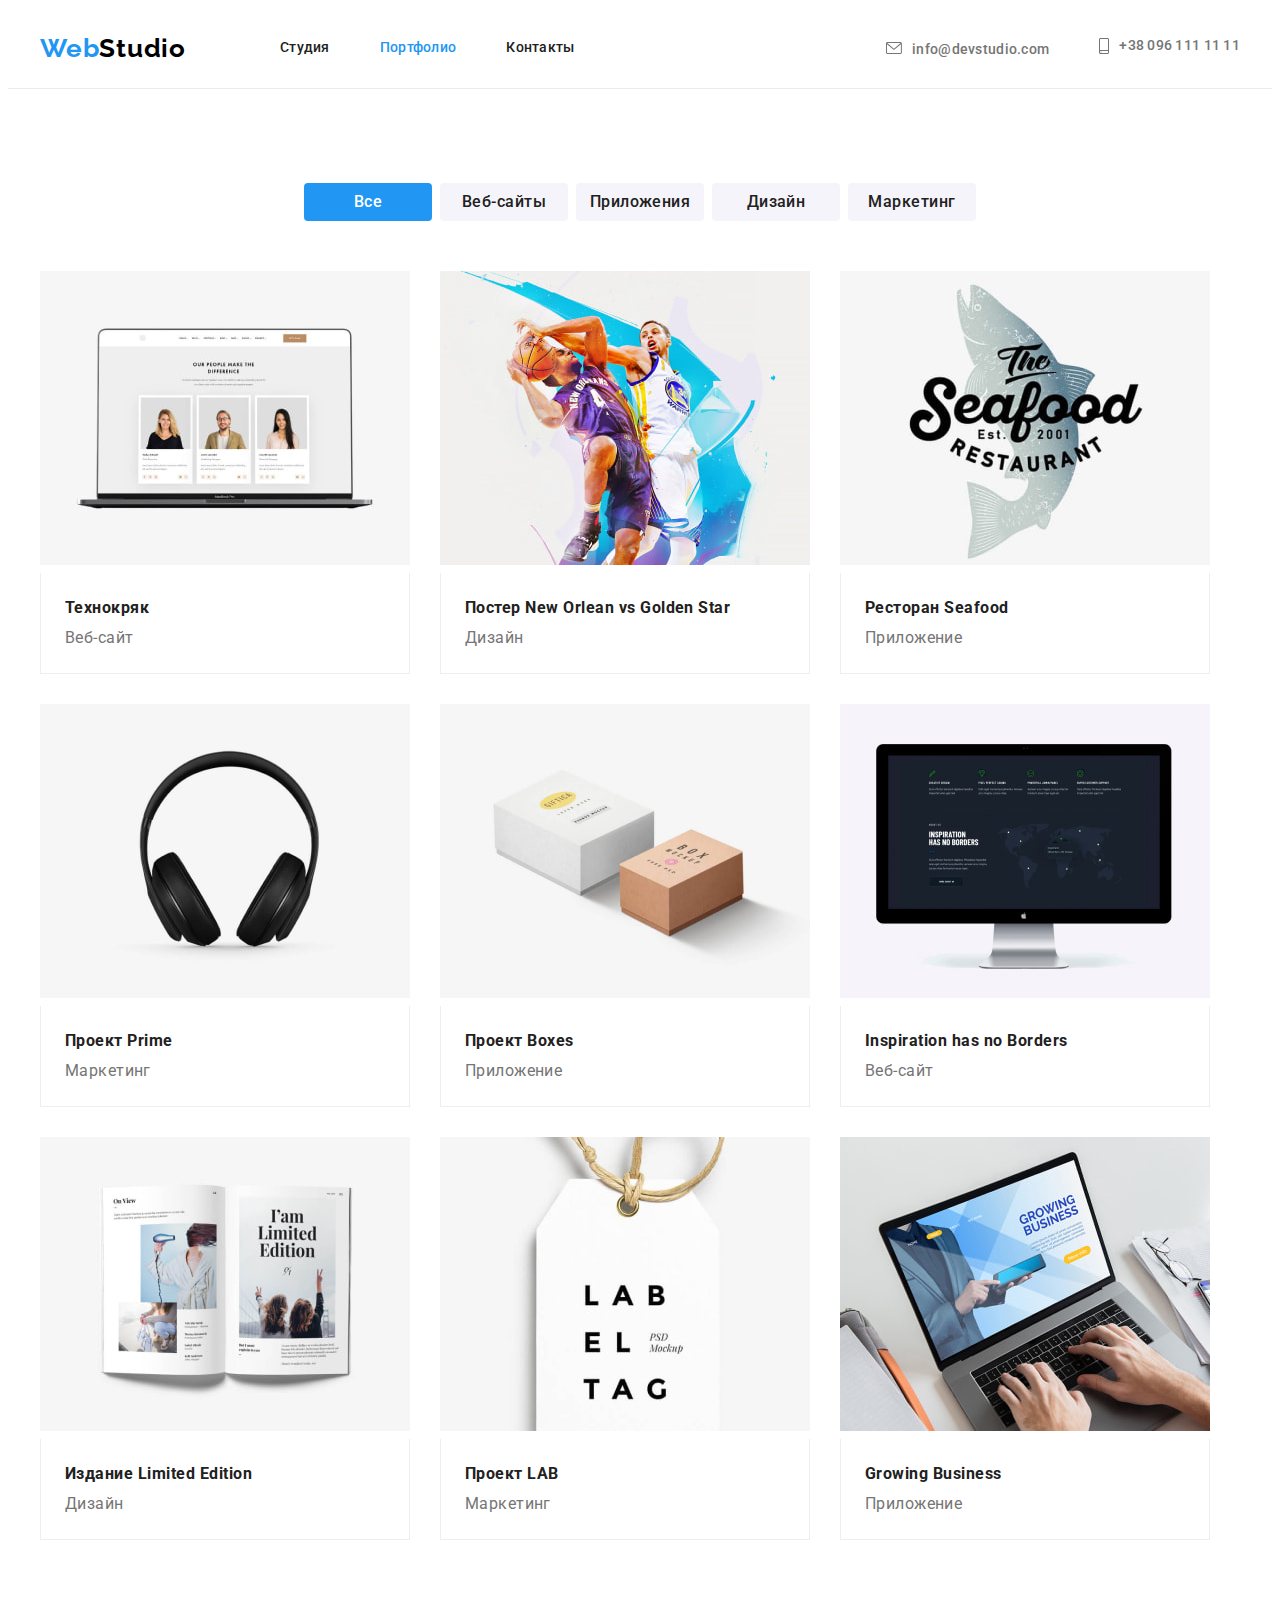
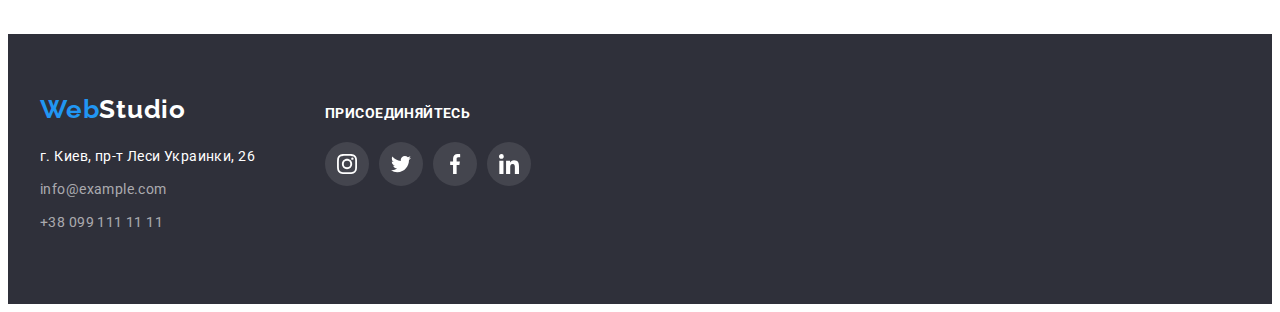
==== portfolio.html @ c4094165 "Initial commit" ====
<!DOCTYPE html>
<html lang="ru">
  <head>
    <meta charset="UTF-8" />
    <meta http-equiv="X-UA-Compatible" content="IE=edge" />
    <meta name="viewport" content="width=device-width, initial-scale=1.0" />
    <title>Главная страница портфолио</title>
    <link rel="preconnect" href="https://fonts.googleapis.com" />
    <link rel="preconnect" href="https://fonts.gstatic.com" crossorigin />
    <link
      href="https://fonts.googleapis.com/css2?family=Raleway:wght@700&family=Roboto:wght@400;500;700&display=swap"
      rel="stylesheet"
    />
    <link
      rel="stylesheet"
      href="https://cdnjs.cloudflare.com/ajax/libs/modern-normalize/1.1.0/modern-normalize.min.css"
      integrity="sha512-wpPYUAdjBVSE4KJnH1VR1HeZfpl1ub8YT/NKx4PuQ5NmX2tKuGu6U/JRp5y+Y8XG2tV+wKQpNHVUX03MfMFn9Q=="
      crossorigin="anonymous"
      referrerpolicy="no-referrer"
    />

    <link rel="stylesheet" href="./css/styles.css" />
  </head>

  <body>
    <!-- Шапка сайту-->
    <header class="header">
      <div class="container">
        <a class="logo portfolio" href="WebStudio" aria-label="Логотип сайта WebStudio"
          >Web<span class="studio-black">Studio</span></a
        >

        <nav class="navigation">
          <ul class="list-nav">
            <li class="item-nav">
              <a class="link" href="./index.html">Студия</a>
            </li>
            <li class="item-nav">
              <a class="link active" href="#">Портфолио</a>
            </li>
            <li class="item-nav">
              <a class="link" href="#">Контакты</a>
            </li>
          </ul>
        </nav>

        <ul class="auth-nav list">
          <li class="item">
            <a class="mail" href="mailto:info@devstudio.com">
              <svg class="icon-envelope" width="16px" height="12px">
                <use href="./images/icon.svg/sprite.svg.svg#icon-envelope"></use></svg
              >info@devstudio.com</a
            >
          </li>
          <li class="item">
            <a class="phone" href="tel:380961111111">
              <svg class="icon-phone" width="10px" height="16px">
                <use href="./images/icon.svg/sprite.svg.svg#icon-smartphone"></use></svg
              >+38 096 111 11 11</a
            >
          </li>
        </ul>
      </div>
    </header>

    <main class="portfolio">
      <!--Секція послуги-->
      <section class="section">
        <div class="container">
          <h1 class="visually-hidden">Картки</h1>
          <ul class="navigation-btn">
            <li class="nav-item">
              <button class="nav-btn active" type="button">Все</button>
            </li>
            <li class="nav-item">
              <button class="nav-btn" type="button">Веб-сайты</button>
            </li>
            <li class="nav-item">
              <button class="nav-btn" type="button">Приложения</button>
            </li>
            <li class="nav-item">
              <button class="nav-btn" type="button">Дизайн</button>
            </li>
            <li class="nav-item">
              <button class="nav-btn" type="button">Маркетинг</button>
            </li>
          </ul>

          <ul class="services">
            <li class="services-item">
              <a class="services-link" href="" target="_blank" rel="noopener norefferrer">
                <img
                  class="services-img"
                  src="./images/portfolio/img-1.jpg"
                  alt="Три члены нашей команды"
                  width="370"
                />
                <div class="services-list">
                  <h2 class="services-title">Технокряк</h2>
                  <p class="services-position">Веб-сайт</p>
                </div>
              </a>
            </li>
            <li class="services-item">
              <a class="services-link" href="" target="_blank" rel="noopener norefferrer">
                <img
                  class="services-img"
                  src="./images/portfolio/img-2.jpg"
                  alt="Два баскетболиста"
                  width="370"
                />
                <div class="services-list">
                  <h2 class="services-title">Постер New Orlean vs Golden Star</h2>
                  <p class="services-position">Дизайн</p>
                </div>
              </a>
            </li>
            <li class="services-item">
              <a class="services-link" href="" target="_blank" rel="noopener norefferrer">
                <img
                  class="services-img"
                  src="./images/portfolio/img-3.jpg"
                  alt="Логотип ресторана морская еда"
                  width="370"
                />
                <div class="services-list">
                  <h2 class="services-title">Ресторан Seafood</h2>
                  <p class="services-position">Приложение</p>
                </div>
              </a>
            </li>
            <li class="services-item">
              <a class="services-link" href="" target="_blank" rel="noopener norefferrer">
                <img
                  class="services-img"
                  src="./images/portfolio/img-4.jpg"
                  alt="Беспроводные наушники"
                  width="370"
                />
                <div class="services-list">
                  <h2 class="services-title">Проект Prime</h2>
                  <p class="services-position">Маркетинг</p>
                </div>
              </a>
            </li>
            <li class="services-item">
              <a class="services-link" href="" target="_blank" rel="noopener norefferrer">
                <img
                  class="services-img"
                  src="./images/portfolio/img-5.jpg"
                  alt="Две коробки"
                  width="370"
                />
                <div class="services-list">
                  <h2 class="services-title">Проект Boxes</h2>
                  <p class="services-position">Приложение</p>
                </div>
              </a>
            </li>
            <li class="services-item">
              <a class="services-link" href="" target="_blank" rel="noopener norefferrer">
                <img
                  class="services-img"
                  src="./images/portfolio/img-6.jpg"
                  alt="Монитор от комп'ютера"
                  width="370"
                />
                <div class="services-list">
                  <h2 class="services-title">Inspiration has no Borders</h2>
                  <p class="services-position">Веб-сайт</p>
                </div>
              </a>
            </li>
            <li class="services-item">
              <a class="services-link" href="" target="_blank" rel="noopener norefferrer">
                <img
                  class="services-img"
                  src="./images/portfolio/img-7.jpg"
                  alt="Открытый жкрнал"
                  width="370"
                />
                <div class="services-list">
                  <h2 class="services-title">Издание Limited Edition</h2>
                  <p class="services-position">Дизайн</p>
                </div>
              </a>
            </li>
            <li class="services-item">
              <a class="services-link" href="" target="_blank" rel="noopener norefferrer">
                <img
                  class="services-img"
                  src="./images/portfolio/img-8.jpg"
                  alt="Подвесной брелок"
                  width="370"
                />
                <div class="services-list">
                  <h2 class="services-title">Проект LAB</h2>
                  <p class="services-position">Маркетинг</p>
                </div>
              </a>
            </li>
            <li class="services-item">
              <a class="services-link" href="" target="_blank" rel="noopener norefferrer">
                <img
                  class="services-img"
                  src="./images/portfolio/img-9.jpg"
                  alt="Друк на ноутбуке"
                  width="370"
                />
                <div class="services-list">
                  <h2 class="services-title">Growing Business</h2>
                  <p class="services-position">Приложение</p>
                </div>
              </a>
            </li>
          </ul>
        </div>
      </section>
    </main>

    <!--Підвал сайту-->
    <footer class="footer">
      <div class="container footer-container">
        <div class="footer-block">
          <a class="logo footer" href="WebStudio" aria-label="Логотип сайта WebStudio"
            >Web<span class="studio-white">Studio</span></a
          >
          <address class="footer">
            <ul class="list-footer">
              <li class="item">
                <a class="address" href="address" aria-label="Ссилка на сайт Google maps"
                  >г. Киев, пр-т Леси Украинки, 26</a
                >
              </li>
              <li class="item">
                <a class="mail" href="mailto:info@example.com">info@example.com</a>
              </li>
              <li class="item">
                <a class="phone" href="tel:380991111111">+38 099 111 11 11</a>
              </li>
            </ul>
          </address>
        </div>

        <div class="join-us">
          <p class="join-title">Присоединяйтесь</p>
          <ul class="social-items">
            <li class="socials-join">
              <a class="border-icon link" href="Instagram">
                <svg class="icon-instagram" width="20px" height="20px">
                  <use href="./images/icon.svg/sprite.svg.svg#icon-instagram"></use>
                </svg>
              </a>
            </li>

            <li class="socials-join">
              <a class="border-icon link" href="Twitter">
                <svg class="icon-twitter" width="20px" height="20px">
                  <use href="./images/icon.svg/sprite.svg.svg#icon-twitter"></use>
                </svg>
              </a>
            </li>

            <li class="socials-join">
              <a class="border-icon link" href="Facebook">
                <svg class="icon-facebook" width="20px" height="20px">
                  <use href="./images/icon.svg/sprite.svg.svg#icon-facebook"></use>
                </svg>
              </a>
            </li>

            <li class="socials-join">
              <a class="border-icon link" href="Linkedin">
                <svg class="icon-linkedin" width="20px" height="20px">
                  <use href="./images/icon.svg/sprite.svg.svg#icon-linkedin"></use>
                </svg>
              </a>
            </li>
          </ul>
        </div>
      </div>
    </footer>
  </body>
</html>
---- css/styles.css ----
:root {
  --main-font: 'Roboto', sans-serif;
  --secondare-font: 'Raleway', sans-serif;

  /* text-colors */
  --accent-cl: #2196f3;
  --main-txt-cl: #212121;
  --secondary-txt-cl: #757575;
  --white-color: #ffffff;
  --black-color: #000000;

  /* background colors */
  --dark-bg-cl: #2f303a;
  --white-bg-cl: #ffffff;
  --accent-bg-cl: #2196f3;
  --secondary-bg-color: #f5f4fa;
}

body {
  font-family: var(--main-font);
  font-size: 14px;
  line-height: 1.71;
  letter-spacing: 0.03em;

  color: var(--main-txt-cl);
}

h1,
h2,
h3,
h4,
p,
ul {
  margin: 0;
  padding: 0;
}

.visually-hidden {
  position: absolute;
  width: 1px;
  height: 1px;
  margin: -1px;
  border: 0;
  padding: 0;
  white-space: nowrap;
  clip-path: inset(100%);
  clip: rect(0 0 0 0);
  overflow: hidden;
}

.section {
  padding: 94px 0;
}

.about-section {
  padding-top: 0;
}

.container {
  display: block;
  align-items: center;
}

.container .services {
  display: flex;
  flex-wrap: wrap;
}

.header .container {
  display: flex;
  align-items: center;
  justify-content: center;
}

.container {
  width: 1200px;
  padding-left: 15px;
  padding-right: 15px;
  margin-left: auto;
  margin-right: auto;
}

.hero .container {
  max-width: 1600px;
}

.container-portfolio:hover {
  border: 2px solid var(--accent-bg-cl);
}

.list-about {
  display: flex;
  margin-right: 30px;
}

.member-list {
  display: flex;
}

/* секція header */

.logo {
  font-family: 'Raleway', sans-serif;
  font-weight: 700;
  font-size: 26px;
  line-height: 1.19;
  letter-spacing: 0.03em;
  font-style: normal;
  text-decoration: none;

  color: var(--accent-cl);
}

.logo.studio,
.logo.portfolio {
  margin-right: 94px;
}

.logo.studio:last-child {
  margin-right: 0;
}

.navigation .link {
  display: block;
  padding-top: 32px;
  padding-bottom: 32px;

  font-weight: 500;
  font-size: 14px;
  line-height: 1.14;
  letter-spacing: 0.02em;
  font-style: normal;
  text-decoration: none;

  color: var(--main-txt-cl);
}

.list-nav {
  display: flex;
  list-style: none;
}

.item-nav {
  margin-right: 50px;
}

.item-nav:last-child {
  margin-right: 0;
}

.auth-nav.item,
.auth-nav.list {
  display: flex;
  margin-left: 50px;
  justify-content: center;
  align-items: baseline;
}

.auth-nav .item {
  display: flex;
  align-items: baseline;
}

.auth-nav.list {
  margin-left: auto;
}

.auth-nav .item + .item {
  margin-left: 50px;
}

.header {
  background-color: var(--white-bg-cl);
  border-bottom: 1px solid #ececec;
}

/*Header Address*/
.mail,
.phone {
  display: inline-flex;
  justify-content: center;
}

.mail {
  align-items: baseline;
}

.phone {
align-items: center;
}


.icon-envelope,
.icon-phone {
  display: flex;
  justify-content: center;
  margin-right: 10px;
  fill: currentColor;
}

.header .list .mail,
.header .list .phone {
  font-weight: 500;
  font-size: 14px;
  line-height: 1.14;
  letter-spacing: 0.02em;
  font-style: normal;
  text-decoration: none;

  color: var(--secondary-txt-cl);
}

.header .link.active {
  color: var(--accent-cl);
}

.header .list .mail:hover,
.header .list .phone:hover,
.link:hover,
.header .list .mail:focus,
.header .list .phone:focus,
.link:focus,
.footer .list-footer .mail:hover,
.footer .list-footer .mail:focus,
.footer .list-footer .phone:hover,
.footer .list-footer .phone:focus {
  color: var(--accent-cl);
}

.logo-black {
  font-family: 'Raleway', sans-serif;
  font-weight: 700;
  font-size: 26px;
  line-height: 1.19;
  letter-spacing: 0.03em;

  color: var(--black-color);
}

.studio-black {
  color: var(--black-color);
}

.studio-white {
  color: var(--white-color);
}

/*Секція герой*/

.hero {
  text-align: center;
  padding-top: 200px;
  padding-bottom: 200px;
  max-width: 1600px;
  margin-left: auto;
  margin-right: auto;

  background-color: var(--dark-bg-cl);
  background-image: linear-gradient(to right, rgba(47, 48, 58, 0.4), rgba(47, 48, 58, 0.4)),
    url(../images/bg-image/bcg-hero.jpg);
  background-repeat: no-repeat;
  background-position: center;
  background-size: cover;
}

.hero-title {
  margin-bottom: 30px;
  width: 696px;
  margin-right: auto;
  margin-left: auto;

  font-weight: 900;
  font-size: 44px;
  line-height: 1.36;
  text-align: center;
  letter-spacing: 0.06em;
  text-transform: uppercase;

  color: var(--white-color);
}

/* Button */
.btn.studio {
  width: 200px;
  height: 50px;
  border-radius: 4px;
  border: transparent;
}

.btn.studio:hover,
.btn.studio:focus {
  background-color: #188ce8;
}

.btn,
.nav-item {
  font-family: inherit;
  font-weight: 700;
  font-size: 16px;
  line-height: 1.88;
  letter-spacing: 0.06em;
  cursor: pointer;
  text-decoration: none;
  font-style: normal;

  color: var(--secondary-bg-color);
}

.navigation-btn {
  display: flex;
  flex-wrap: wrap;
  text-align: center;
  justify-content: center;
  list-style: none;
  margin-bottom: 50px;
}

.nav-item {
  align-items: center;
  text-align: left;
  justify-content: center;
  margin-right: 8px;
}

.nav-item:last-child {
  margin-right: 0;
}

.nav-btn {
  font-family: inherit;
  font-weight: 500;
  font-size: 16px;
  line-height: 1.63;
  letter-spacing: 0.03em;
  text-decoration: none;
  font-style: normal;
  cursor: pointer;
  border: none;
  width: 128px;
  height: 38px;
  border-radius: 4px;

  color: var(--main-txt-cl);
  background: var(--secondary-bg-color);
}

.btn,
button.nav-btn:hover,
.btn,
button.nav-btn:focus {
  color: var(--white-color);
  background: var(--accent-bg-cl);
  box-shadow: 0px 4px 4px rgba(0, 0, 0, 0.25);
}

.nav-btn.active {
  color: var(--white-color);
  background-color: var(--accent-bg-cl);
}

.btn {
  margin-right: 0;
}

/*Секція Features*/
.feature-icon {
  display: flex;
  width: 270px;
  height: 120px;
  align-items: center;
  justify-content: center;
  background-color: var(--secondary-bg-color);
  background-position: center;
  margin-bottom: 30px;
}

.feature-title {
  font-weight: 700;
  font-size: 14px;
  line-height: 1.14;
  letter-spacing: 0.03em;
  text-transform: uppercase;
  margin-bottom: 10px;

  color: var(--main-txt-cl);
}

.feature-list {
  display: flex;
  flex-wrap: wrap;
}

.feature-item {
  width: 270px;
  list-style: none;
  margin-right: 30px;
}

.feature-item:last-child {
  margin-right: 0;
}

.feature-item .description {
  font-weight: 400;
}

.description {
  font-size: 14px;
  line-height: 1.71;
  letter-spacing: 0.03em;
  text-transform: none;

  color: var(--secondary-txt-cl);
}

/*Секція About*/
.member-img {
  display: block;
  max-width: 100%;
  height: auto;
}

.item-img {
  width: 370px;
  margin-right: 30px;
}

.item-img:last-child {
  margin-right: 0;
}

.list-about {
  list-style: none;
}

.section-title {
  font-weight: 700;
  font-size: 36px;
  line-height: 1.17;
  text-align: center;
  letter-spacing: 0.03em;
  margin-bottom: 50px;

  color: var(--main-txt-cl);
}

/*Секція команда*/
.section.team {
  background-color: var(--secondary-bg-color);
}

.member-item {
  width: 270px;
  margin-right: 30px;
  box-shadow: 0px 1px 3px rgba(0, 0, 0, 0.12), 0px 1px 1px rgba(0, 0, 0, 0.14),
    0px 2px 1px rgba(0, 0, 0, 0.2);
  border-radius: 0px 0px 4px 4px;
  background-color: var(--white-bg-cl);
}

.member-item:last-child {
  margin-right: 0;
}

.member-text {
  padding-top: 30px;
  padding-bottom: 16px;
}

.link,
.member-list,
.list,
.member-item {
  list-style: none;
}

.member-title {
  margin-bottom: 10px;

  font-weight: 500;
  font-size: 16px;
  line-height: 1.19;
  text-align: center;
  letter-spacing: 0.03em;

  color: var(--main-txt-cl);
}

.member-position {
  font-size: 16px;
  line-height: 1.19;
  text-align: center;
  letter-spacing: 0.03em;
  margin-bottom: 16px;
  color: var(--secondary-txt-cl);
}

.social-items {
  display: flex;
  list-style: none;

  align-items: center;
  background-position: center;
  justify-content: center;
}

.social-items.team {
  padding-bottom: 30px;
}
.socials {
  margin-right: 10px;
}

.socials:last-child {
  margin-right: 0;
}

/*Постійні клієнти*/
.customers {
  padding-top: 94px;
  padding-bottom: 94px;
}

.customs {
  list-style: none;
  margin-right: 30px;
}
.customs:last-child {
  margin-right: 0;
}

.customs-item {
  background-position: center;
  align-items: center;
  justify-content: center;
}

.permanent-customers {
  display: flex;
  align-items: center;
  justify-content: center;
  cursor: pointer;
}

.customs-border {
  display: flex;
  width: 170px;
  height: 92px;
  align-items: center;
  justify-content: center;
  cursor: pointer;
  border: 1px solid #afb1b8;
  background-position: center;

  fill: #afb1b8;
}

.customs-border:hover,
.customs-border:focus {
  border: 1px solid var(--accent-cl);
  fill: var(--accent-cl);
}

.title-customs {
  font-weight: 700;
  font-size: 36px;
  line-height: 1.17;
  text-align: center;
  letter-spacing: 0.03em;
  margin-bottom: 50px;

  color: var(--main-txt-cl);
}

/*Portfolio*/

.services-title {
  font-weight: 700;
  font-size: 18px;
  line-height: 2;
  letter-spacing: 0.06em;
  font-style: normal;
  text-decoration: none;

  color: var(--main-txt-cl);
}

.services-list {
  padding: 20px 24px;
}

.services-title {
  font-size: 16px;
  line-height: 1.88;
  letter-spacing: 0.03em;
  color: var(--main-txt-cl);
}

.services-position {
  font-size: 16px;
  line-height: 1.88;
  list-style: none;

  color: var(--secondary-txt-cl);
}
.services-link {
  display: block;
  list-style: none;
  text-decoration: none;
}
.services {
  list-style: none;
}

.services-item {
  flex-basis: calc(100% / 3 - 30px);
  margin-right: 30px;
  margin-bottom: 30px;
}
.services-list {
  border-right: 1px solid #eeeeee;
  border-bottom: 1px solid #eeeeee;
  border-left: 1px solid #eeeeee;
}

.services-link:hover,
.services-link:focus {
  box-shadow: 0px 4px 4px rgba(0, 0, 0, 0.25);
}

.services-item:nth-last-child(-n + 3) {
  margin-bottom: 0;
}

.services-item:nth-child(3n) {
  margin-right: 0;
}

.portfolio {
  background-color: var(--main-bg-cl);
}

/*Footer*/
.footer {
  background-color: var(--dark-bg-cl);
}
.container.footer-container {
  padding-top: 60px;
  padding-bottom: 60px;
}

.footer .mail,
.footer .phone {
  font-size: 14px;
  line-height: 1.71;
  letter-spacing: 0.03em;
  font-style: normal;
  text-decoration: none;

  color: rgba(255, 255, 255, 0.6);
}

.address {
  font-size: 14px;
  line-height: 1.71;
  letter-spacing: 0.03em;
  font-style: normal;
  text-decoration: none;

  color: var(--white-color);
}

.logo.footer {
  display: block;
}

.list-footer {
  list-style: none;
}

.list-footer .item {
  margin-bottom: 9px;
}

.logo.footer {
  margin-bottom: 20px;
}
.join-title {
  font-weight: 700;
  font-size: 14px;
  line-height: 1.14;
  letter-spacing: 0.03em;
  text-transform: uppercase;
  text-decoration: none;
  margin-bottom: 20px;

  color: var(--white-color);
}

.footer .join-us {
  display: block;
  align-items: baseline;
  margin-left: 70px;
  margin-right: 0;
}

.container.footer-container {
  display: flex;
  align-items: baseline;
}
.socials-join {
  margin-right: 10px;
  justify-content: center;
  align-items: center;
}

.socials-join:last-child {
  margin-right: 0;
}

.border-icon {
  display: flex;
  width: 44px;
  height: 44px;

  background-position: center;
  border-radius: 50%;
  fill: #afb1b8;
  align-items: center;
  justify-content: center;
}

.border-icon:focus,
.border-icon:hover {
  display: flex;
  fill: var(--white-color);
  background-color: var(--accent-bg-cl);
  align-items: center;
  justify-content: center;
  background-position: center;
}

.border-icon.link {
  border-radius: 50%;
  fill: var(--white-color);
}

.border-icon.link:hover,
.border-icon.link:focus {
  background-color: var(--accent-cl);
}

.join.social-items {
  display: flex;
  list-style: none;
  width: 206px;
  height: 44px;

  align-items: center;
  background-position: center;
  justify-content: center;
}

.border-icon.link {
  background-color: rgba(255, 255, 255, 0.1);
}
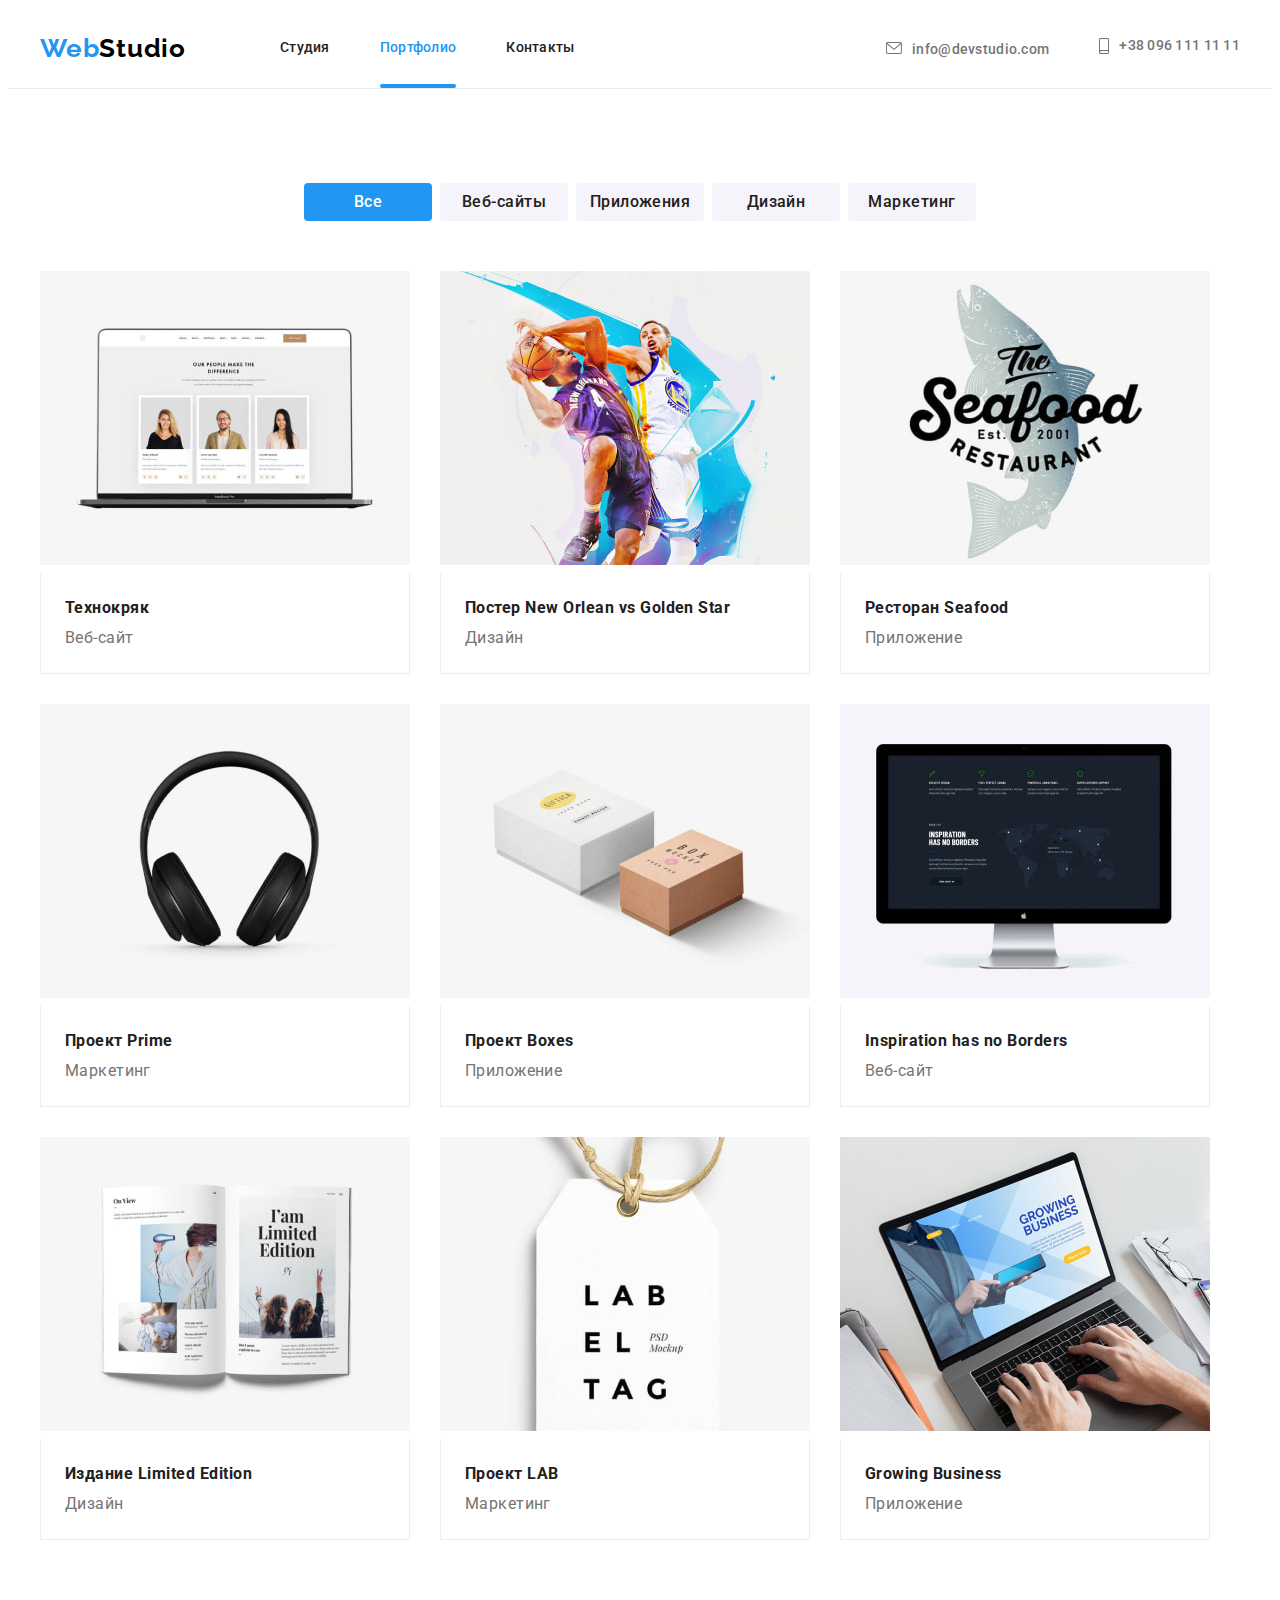
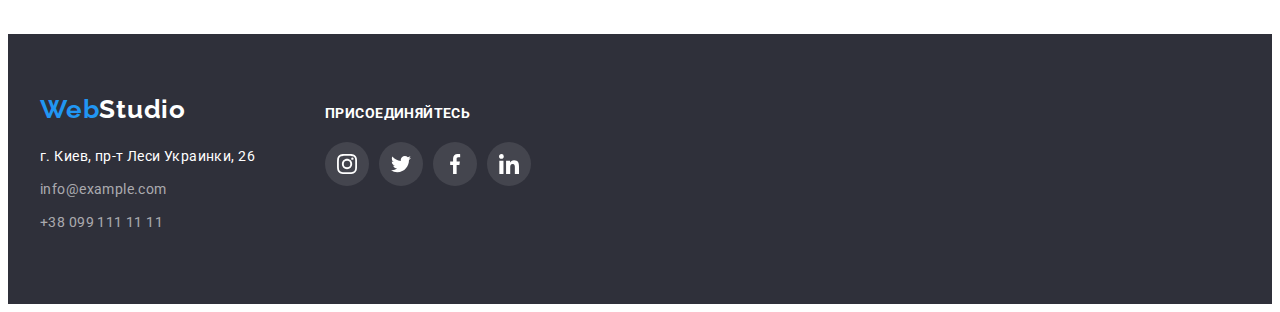
==== commit a56a1f7d: "about-cards" ====
--- a/portfolio.html
+++ b/portfolio.html
@@ -89,124 +89,168 @@
           <ul class="services">
             <li class="services-item">
               <a class="services-link" href="" target="_blank" rel="noopener norefferrer">
+                <div class="product-overlay">
                 <img
                   class="services-img"
                   src="./images/portfolio/img-1.jpg"
                   alt="Три члены нашей команды"
                   width="370"
                 />
+               <p class="thumb-text">Ресурс предлагает комплексные предложения с разным уровнем функционала и сервисов. Все это
+               позволит посетителю получить исчерпывающие сведения о компании или частном лице.</p>
+                </div>
                 <div class="services-list">
                   <h2 class="services-title">Технокряк</h2>
                   <p class="services-position">Веб-сайт</p>
                 </div>
               </a>
             </li>
-            <li class="services-item">
-              <a class="services-link" href="" target="_blank" rel="noopener norefferrer">
+
+            <li class="services-item">
+              <a class="services-link" href="" target="_blank" rel="noopener norefferrer">
+                <div class="product-overlay">
                 <img
                   class="services-img"
                   src="./images/portfolio/img-2.jpg"
                   alt="Два баскетболиста"
                   width="370"
                 />
+                  <p class="thumb-text">Ресурс предлагает комплексные предложения с разным уровнем функционала и сервисов. Все это
+                    позволит посетителю получить исчерпывающие сведения о компании или частном лице.</p>
+                </div>
                 <div class="services-list">
                   <h2 class="services-title">Постер New Orlean vs Golden Star</h2>
                   <p class="services-position">Дизайн</p>
                 </div>
               </a>
             </li>
-            <li class="services-item">
-              <a class="services-link" href="" target="_blank" rel="noopener norefferrer">
+
+            <li class="services-item">
+              <a class="services-link" href="" target="_blank" rel="noopener norefferrer">
+                <div class="product-overlay">
                 <img
                   class="services-img"
                   src="./images/portfolio/img-3.jpg"
                   alt="Логотип ресторана морская еда"
                   width="370"
                 />
+                  <p class="thumb-text">Ресурс предлагает комплексные предложения с разным уровнем функционала и сервисов. Все это
+                    позволит посетителю получить исчерпывающие сведения о компании или частном лице.</p>
+                </div>
                 <div class="services-list">
                   <h2 class="services-title">Ресторан Seafood</h2>
                   <p class="services-position">Приложение</p>
                 </div>
               </a>
             </li>
-            <li class="services-item">
-              <a class="services-link" href="" target="_blank" rel="noopener norefferrer">
+
+            <li class="services-item">
+              <a class="services-link" href="" target="_blank" rel="noopener norefferrer">
+                <div class="product-overlay">
                 <img
                   class="services-img"
                   src="./images/portfolio/img-4.jpg"
                   alt="Беспроводные наушники"
                   width="370"
                 />
+                  <p class="thumb-text">Ресурс предлагает комплексные предложения с разным уровнем функционала и сервисов. Все это
+                    позволит посетителю получить исчерпывающие сведения о компании или частном лице.</p>
+                </div>
                 <div class="services-list">
                   <h2 class="services-title">Проект Prime</h2>
                   <p class="services-position">Маркетинг</p>
                 </div>
               </a>
             </li>
-            <li class="services-item">
-              <a class="services-link" href="" target="_blank" rel="noopener norefferrer">
+
+            <li class="services-item">
+              <a class="services-link" href="" target="_blank" rel="noopener norefferrer">
+                <div class="product-overlay">
                 <img
                   class="services-img"
                   src="./images/portfolio/img-5.jpg"
                   alt="Две коробки"
                   width="370"
                 />
+                  <p class="thumb-text">Ресурс предлагает комплексные предложения с разным уровнем функционала и сервисов. Все это
+                    позволит посетителю получить исчерпывающие сведения о компании или частном лице.</p>
+                </div>
                 <div class="services-list">
                   <h2 class="services-title">Проект Boxes</h2>
                   <p class="services-position">Приложение</p>
                 </div>
               </a>
             </li>
-            <li class="services-item">
-              <a class="services-link" href="" target="_blank" rel="noopener norefferrer">
+
+            <li class="services-item">
+              <a class="services-link" href="" target="_blank" rel="noopener norefferrer">
+                <div class="product-overlay">
                 <img
                   class="services-img"
                   src="./images/portfolio/img-6.jpg"
                   alt="Монитор от комп'ютера"
                   width="370"
                 />
+                  <p class="thumb-text">Ресурс предлагает комплексные предложения с разным уровнем функционала и сервисов. Все это
+                    позволит посетителю получить исчерпывающие сведения о компании или частном лице.</p>
+                </div>
                 <div class="services-list">
                   <h2 class="services-title">Inspiration has no Borders</h2>
                   <p class="services-position">Веб-сайт</p>
                 </div>
               </a>
             </li>
-            <li class="services-item">
-              <a class="services-link" href="" target="_blank" rel="noopener norefferrer">
+          
+            <li class="services-item">
+              <a class="services-link" href="" target="_blank" rel="noopener norefferrer">
+                <div class="product-overlay">
                 <img
                   class="services-img"
                   src="./images/portfolio/img-7.jpg"
                   alt="Открытый жкрнал"
                   width="370"
                 />
+                  <p class="thumb-text">Ресурс предлагает комплексные предложения с разным уровнем функционала и сервисов. Все это
+                    позволит посетителю получить исчерпывающие сведения о компании или частном лице.</p>
+                </div>
                 <div class="services-list">
                   <h2 class="services-title">Издание Limited Edition</h2>
                   <p class="services-position">Дизайн</p>
                 </div>
               </a>
             </li>
-            <li class="services-item">
-              <a class="services-link" href="" target="_blank" rel="noopener norefferrer">
+
+            <li class="services-item">
+              <a class="services-link" href="" target="_blank" rel="noopener norefferrer">
+                <div class="product-overlay">
                 <img
                   class="services-img"
                   src="./images/portfolio/img-8.jpg"
                   alt="Подвесной брелок"
                   width="370"
                 />
+                  <p class="thumb-text">Ресурс предлагает комплексные предложения с разным уровнем функционала и сервисов. Все это
+                    позволит посетителю получить исчерпывающие сведения о компании или частном лице.</p>
+                </div>
                 <div class="services-list">
                   <h2 class="services-title">Проект LAB</h2>
                   <p class="services-position">Маркетинг</p>
                 </div>
               </a>
             </li>
-            <li class="services-item">
-              <a class="services-link" href="" target="_blank" rel="noopener norefferrer">
+            
+            <li class="services-item">
+              <a class="services-link" href="" target="_blank" rel="noopener norefferrer">
+                <div class="product-overlay">
                 <img
                   class="services-img"
                   src="./images/portfolio/img-9.jpg"
                   alt="Друк на ноутбуке"
                   width="370"
                 />
+                  <p class="thumb-text">Ресурс предлагает комплексные предложения с разным уровнем функционала и сервисов. Все это
+                    позволит посетителю получить исчерпывающие сведения о компании или частном лице.</p>
+                </div>
                 <div class="services-list">
                   <h2 class="services-title">Growing Business</h2>
                   <p class="services-position">Приложение</p>
--- a/css/styles.css
+++ b/css/styles.css
@@ -52,10 +52,6 @@
   padding: 94px 0;
 }
 
-.about-section {
-  padding-top: 0;
-}
-
 .container {
   display: block;
   align-items: center;
@@ -88,10 +84,6 @@
   border: 2px solid var(--accent-bg-cl);
 }
 
-.list-about {
-  display: flex;
-  margin-right: 30px;
-}
 
 .member-list {
   display: flex;
@@ -133,6 +125,7 @@
   text-decoration: none;
 
   color: var(--main-txt-cl);
+  transition: 250ms cubic-bezier(0.4, 0, 0.2, 1);
 }
 
 .list-nav {
@@ -208,10 +201,26 @@
   text-decoration: none;
 
   color: var(--secondary-txt-cl);
+  transition: 250ms cubic-bezier(0.4, 0, 0.2, 1);
 }
 
 .header .link.active {
   color: var(--accent-cl);
+  transition: 250ms cubic-bezier(0.4, 0, 0.2, 1);
+  position: relative;
+}
+
+/* Підкреслення на active*/
+.link.active::after {
+content: '';
+display: block;
+width: 100%;
+height: 4px;
+border-radius: 2px;
+position: absolute;
+left: 0;
+bottom: 0;
+background-color: var(--accent-bg-cl);
 }
 
 .header .list .mail:hover,
@@ -285,6 +294,7 @@
   height: 50px;
   border-radius: 4px;
   border: transparent;
+  transition: 250ms cubic-bezier(0.4, 0, 0.2, 1);
 }
 
 .btn.studio:hover,
@@ -342,6 +352,7 @@
 
   color: var(--main-txt-cl);
   background: var(--secondary-bg-color);
+  transition: 250ms cubic-bezier(0.4, 0, 0.2, 1);
 }
 
 .btn,
@@ -414,22 +425,60 @@
 }
 
 /*Секція About*/
+.about-section {
+  padding-top: 0;
+}
+
 .member-img {
+  display: block;
+  
+  height: auto;
+}
+
+.item-img {
+  
+  margin-right: 30px;
+  position: relative;
+}
+
+
+.digital-list {
+position: absolute;
+display: flex;
+justify-content: center;
+align-items: center;
+width: 370px;
+height: 70px;
+left: 0;
+bottom: 0;
+
+
+background-color: rgba(47, 48, 58, 0.8);
+}
+
+.digital-items {
+font-weight: 700;
+font-size: 14px;
+line-height: 1.14;
+letter-spacing: 0.03em;
+text-transform: uppercase;
+
+color: var(--white-color);
+}
+
+.about-img {
   display: block;
   max-width: 100%;
   height: auto;
 }
 
-.item-img {
-  width: 370px;
-  margin-right: 30px;
-}
-
 .item-img:last-child {
   margin-right: 0;
 }
 
+
 .list-about {
+  display: flex;
   list-style: none;
 }
 
@@ -464,7 +513,6 @@
 
 .member-text {
   padding-top: 30px;
-  padding-bottom: 16px;
 }
 
 .link,
@@ -553,6 +601,7 @@
   background-position: center;
 
   fill: #afb1b8;
+  transition: 250ms cubic-bezier(0.4, 0, 0.2, 1);
 }
 
 .customs-border:hover,
@@ -640,6 +689,41 @@
   background-color: var(--main-bg-cl);
 }
 
+/*Оверлей Портфоліо*/
+.thumb-text {
+  font-size: 18px;
+  line-height: 1.56;
+  letter-spacing: 0.03em;
+  padding: 63px 24px;
+  justify-content: center;
+  align-items: center;
+  position: absolute;
+  width: 100%;
+  height: 100%;
+  top: 0;
+  left: 0;
+  padding: 63px 24px;
+  
+
+  color: var(--white-color);
+  background-color: rgba(33, 150, 243, 0.9);
+  opacity: 0;
+  transform: translateY(100%);
+
+  transition: transform 250ms cubic-bezier(0.4, 0, 0.2, 1);
+}
+
+.product-overlay {
+  position: relative;
+  overflow: hidden;
+}
+
+.services-link:hover .thumb-text,
+.services-link:focus .thumb-text {
+transform: translateY(0);
+opacity: 1;
+}
+
 /*Footer*/
 .footer {
   background-color: var(--dark-bg-cl);
@@ -658,6 +742,7 @@
   text-decoration: none;
 
   color: rgba(255, 255, 255, 0.6);
+  transition: 250ms cubic-bezier(0.4, 0, 0.2, 1);
 }
 
 .address {
@@ -728,6 +813,7 @@
   fill: #afb1b8;
   align-items: center;
   justify-content: center;
+  transition: 250ms cubic-bezier(0.4, 0, 0.2, 1);
 }
 
 .border-icon:focus,
@@ -764,3 +850,4 @@
 .border-icon.link {
   background-color: rgba(255, 255, 255, 0.1);
 }
+
